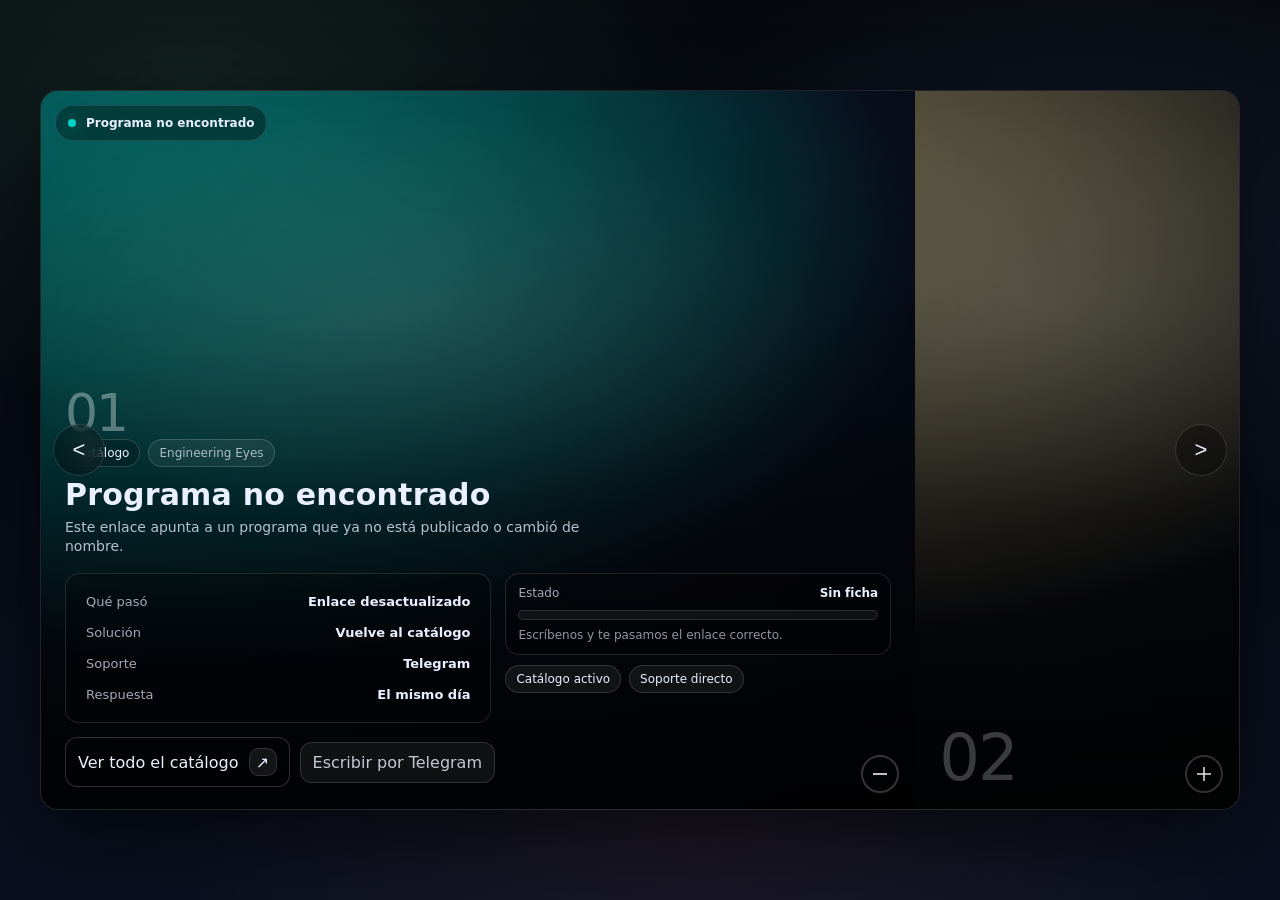
==== accordion.html @ 8a006d03 "Add files via upload" ====
<!DOCTYPE html>
<html lang="es">
<head>
<meta charset="UTF-8">
<meta name="viewport" content="width=device-width, initial-scale=1.0">
<title>Ficha de software — Engineering Eyes</title>
<meta name="description" content="Ficha técnica: versión, novedades, requisitos del sistema e instalación paso a paso.">
<meta name="robots" content="noindex, follow">
<style>
/* ═══════════════════════════════════════════════════════════════
   ESTILOS DEL NEONACCORDION — ORIGINAL, SIN MODIFICAR.
═══════════════════════════════════════════════════════════════ */
:root {
    --bg0: #05070c;
    --bg1: #0a1020;
    --card: rgba(255, 255, 255, 0.06);
    --card2: rgba(255, 255, 255, 0.1);
    --text: #eaf0ff;
    --muted: rgba(234, 240, 255, 0.72);
    --line: rgba(255, 255, 255, 0.12);
    --shadow: 0 30px 80px rgba(0, 0, 0, 0.55);
    --ease: cubic-bezier(0.2, 0.8, 0.2, 1);
    --dur: 720ms;
}
* { box-sizing: border-box; margin: 0; padding: 0; }
html, body { height: 100%; }
body {
    font-family: ui-sans-serif, system-ui, -apple-system, Segoe UI, Roboto, Helvetica, Arial;
    background: radial-gradient(1000px 600px at 15% 10%, rgba(124, 255, 178, 0.1), transparent 55%),
        radial-gradient(900px 520px at 85% 25%, rgba(122, 167, 255, 0.1), transparent 58%),
        radial-gradient(900px 600px at 55% 90%, rgba(255, 125, 125, 0.08), transparent 62%),
        linear-gradient(180deg, var(--bg0), var(--bg1));
    color: var(--text);
    display: flex;
    align-items: center;
    justify-content: center;
    overflow: hidden;
}
.wrap { width: min(1200px, 96vw); height: min(720px, 92vh); display: flex; flex-direction: column; }
.dot { width: 10px; height: 10px; border-radius: 50%; background: #7cffb2; box-shadow: 0 0 18px rgba(124, 255, 178, 0.55); }

.stage {
    position: relative; flex: 1; border-radius: 18px; overflow: hidden;
    box-shadow: var(--shadow); border: 1px solid rgba(255, 255, 255, 0.1); background: rgba(0, 0, 0, 0.18);
    height: 100%;
}
.status {
    position: absolute; z-index: 10; top: 14px; left: 14px;
    display: flex; align-items: center; gap: 10px; padding: 10px 12px; border-radius: 999px;
    background: rgba(0, 0, 0, 0.35); border: 1px solid rgba(255, 255, 255, 0.12); backdrop-filter: blur(10px);
}
.status-led { width: 8px; height: 8px; border-radius: 50%; background: #7cffb2; box-shadow: 0 0 18px rgba(124, 255, 178, 0.55); }
.status-text { font-size: 12px; color: var(--muted); }
.status-text b { color: var(--text); }

.accordion { height: 100%; display: flex; }
.panel {
    position: relative; flex: 1; cursor: pointer;
    transition: flex var(--dur) var(--ease), filter var(--dur) var(--ease);
    overflow: hidden; filter: saturate(0.75) grayscale(0.2) brightness(0.9); isolation: isolate;
}
.panel.active { flex: 2.7; filter: saturate(1.05) grayscale(0) brightness(1); }
.panel-bg {
    position: absolute; inset: 0; background-image: var(--bg); background-size: cover; background-position: center;
    transform: scale(1.05); transition: transform 900ms var(--ease);
}
.panel.active .panel-bg { transform: scale(1.12); }
.panel::before {
    content: ""; position: absolute; inset: 0;
    background: radial-gradient(800px 380px at 40% 30%, rgba(255, 255, 255, 0.12), transparent 55%),
        linear-gradient(180deg, rgba(0, 0, 0, 0.05), rgba(0, 0, 0, 0.84)); z-index: 1;
}
.panel::after {
    content: ""; position: absolute; inset: 0;
    background: linear-gradient(90deg, transparent, rgba(0, 0, 0, 0.55)); opacity: 0.25; z-index: 1;
}
.panel-content { position: absolute; left: 24px; right: 24px; bottom: 22px; z-index: 2; color: var(--text); }
.panel-kicker {
    display: flex; gap: 8px; align-items: center; margin-bottom: 10px;
    opacity: 0; transform: translateY(10px); transition: opacity 420ms var(--ease), transform 420ms var(--ease);
}
.panel.active .panel-kicker { opacity: 1; transform: translateY(0); transition-delay: 140ms; }
.pill { font-size: 12px; padding: 6px 10px; border-radius: 999px; border: 1px solid rgba(255, 255, 255, 0.16); background: rgba(0, 0, 0, 0.2); }
.pill.ghost { color: rgba(234, 240, 255, 0.7); background: rgba(255, 255, 255, 0.06); }
.panel-id {
    position: absolute; left: 0; bottom: -8px; font-size: 64px; font-weight: 300;
    color: rgba(255, 255, 255, 0.25); letter-spacing: -2px; transition: all var(--dur) var(--ease);
}
.panel.active .panel-id { bottom: auto; top: -56px; font-size: 52px; color: rgba(255, 255, 255, 0.35); }
.panel-title {
    font-size: 30px; letter-spacing: 0.2px; font-weight: 800; margin-bottom: 6px;
    opacity: 0; transform: translateY(18px); transition: opacity 520ms var(--ease), transform 520ms var(--ease);
}
.panel.active .panel-title { opacity: 1; transform: translateY(0); transition-delay: 220ms; }
.panel-subtitle {
    max-width: 520px; font-size: 14px; line-height: 1.4; color: rgba(234, 240, 255, 0.78); margin-bottom: 16px;
    opacity: 0; transform: translateY(18px); transition: opacity 520ms var(--ease), transform 520ms var(--ease);
}
.panel.active .panel-subtitle { opacity: 1; transform: translateY(0); transition-delay: 300ms; }
.grid {
    display: grid; grid-template-columns: 1.05fr 0.95fr; gap: 14px;
    opacity: 0; transform: translateY(18px); transition: opacity 520ms var(--ease), transform 520ms var(--ease);
}
.panel.active .grid { opacity: 1; transform: translateY(0); transition-delay: 380ms; }
.specs { border-radius: 14px; padding: 12px 12px; background: rgba(0, 0, 0, 0.22); border: 1px solid rgba(255, 255, 255, 0.12); }
.row { display: flex; justify-content: space-between; gap: 12px; padding: 8px 8px; border-radius: 10px; transition: background 220ms var(--ease); }
.row:hover { background: rgba(255, 255, 255, 0.06); }
.k { color: rgba(234, 240, 255, 0.7); font-size: 13px; }
.v { font-weight: 700; font-size: 13px; }
.meta { display: flex; flex-direction: column; gap: 10px; }
.meta-card { border-radius: 14px; padding: 12px 12px; background: rgba(0, 0, 0, 0.22); border: 1px solid rgba(255, 255, 255, 0.12); }
.meta-top { display: flex; align-items: center; justify-content: space-between; margin-bottom: 10px; }
.label { font-size: 12px; color: rgba(234, 240, 255, 0.7); }
.value { font-size: 12px; font-weight: 800; }
.bar { height: 10px; border-radius: 999px; overflow: hidden; border: 1px solid rgba(255, 255, 255, 0.12); background: rgba(255, 255, 255, 0.06); }
.bar-fill { display: block; height: 100%; width: 50%; background: linear-gradient(90deg, rgba(255, 255, 255, 0.1), rgba(255, 255, 255, 0.55)); }
.fine { margin-top: 8px; font-size: 12px; color: rgba(234, 240, 255, 0.62); }
.badges { display: flex; flex-wrap: wrap; gap: 8px; }
.badge {
    font-size: 12px; padding: 6px 10px; border-radius: 999px; border: 1px solid rgba(255, 255, 255, 0.14); background: rgba(255, 255, 255, 0.06);
    opacity: 0; transform: scale(0.92); transition: opacity 340ms var(--ease), transform 340ms var(--ease), border-color 340ms var(--ease);
}
.panel.active .badge { opacity: 1; transform: scale(1); }
.panel.active .badge:nth-child(1) { transition-delay: 520ms; }
.panel.active .badge:nth-child(2) { transition-delay: 580ms; }
.panel.active .badge:nth-child(3) { transition-delay: 640ms; }
.cta-row {
    display: flex; align-items: center; gap: 10px; margin-top: 14px;
    opacity: 0; transform: translateY(16px); transition: opacity 520ms var(--ease), transform 520ms var(--ease);
}
.panel.active .cta-row { opacity: 1; transform: translateY(0); transition-delay: 520ms; }
.cta {
    border: 1px solid rgba(255, 255, 255, 0.18); background: rgba(0, 0, 0, 0.22); color: var(--text);
    padding: 10px 12px; border-radius: 12px; cursor: pointer; display: flex; align-items: center; gap: 10px; text-decoration: none;
    transition: transform 180ms var(--ease), background 180ms var(--ease), border-color 180ms var(--ease);
}
.cta:hover { transform: translateY(-1px); background: rgba(255, 255, 255, 0.1); }
.cta:active { transform: translateY(0px) scale(0.985); }
.cta-ico { display: inline-flex; width: 28px; height: 28px; border-radius: 10px; align-items: center; justify-content: center; background: rgba(255, 255, 255, 0.08); border: 1px solid rgba(255, 255, 255, 0.12); }
.ghost-btn {
    border: 1px solid rgba(255, 255, 255, 0.14); background: rgba(255, 255, 255, 0.06); color: rgba(234, 240, 255, 0.82);
    padding: 10px 12px; border-radius: 12px; cursor: pointer; text-decoration: none; transition: transform 180ms var(--ease), background 180ms var(--ease);
}
.ghost-btn:hover { transform: translateY(-1px); background: rgba(255, 255, 255, 0.1); }
.ghost-btn:active { transform: translateY(0px) scale(0.985); }
.corner {
    position: absolute; right: 16px; bottom: 16px; width: 38px; height: 38px; border-radius: 999px;
    border: 2px solid rgba(255, 255, 255, 0.2); background: transparent; cursor: pointer; z-index: 3;
    transition: transform 200ms var(--ease), border-color 200ms var(--ease), background 200ms var(--ease);
}
.corner::before, .corner::after {
    content: ""; position: absolute; left: 50%; top: 50%; transform: translate(-50%, -50%);
    background: rgba(255, 255, 255, 0.75); transition: transform 200ms var(--ease), opacity 200ms var(--ease);
}
.corner::before { width: 14px; height: 2px; }
.corner::after { width: 2px; height: 14px; }
.panel.active .corner::after { opacity: 0; transform: translate(-50%, -50%) scale(0.6); }
.corner:hover { transform: translateY(-1px); background: rgba(255, 255, 255, 0.08); }
.corner:active { transform: translateY(0px) scale(0.98); }
.nav {
    position: absolute; top: 50%; transform: translateY(-50%); width: 52px; height: 52px; border-radius: 999px;
    border: 1px solid rgba(255, 255, 255, 0.14); background: rgba(0, 0, 0, 0.3); color: var(--text);
    font-size: 22px; cursor: pointer; display: flex; align-items: center; justify-content: center;
    backdrop-filter: blur(10px); z-index: 12; transition: background 180ms var(--ease), transform 180ms var(--ease);
}
.nav:hover { background: rgba(255, 255, 255, 0.12); }
.nav:active { transform: translateY(-50%) scale(0.98); }
.nav-prev { left: 12px; }
.nav-next { right: 12px; }

@media (max-width: 860px) {
    body { overflow: auto; }
    .wrap { height: auto; }
    .stage { height: 78vh; }
    .accordion { flex-direction: column; }
    .panel { min-height: 96px; }
    .panel.active { flex: 2.2; }
    .grid { grid-template-columns: 1fr; }
    .panel-id { font-size: 44px; }
    .panel.active .panel-id { top: -44px; }
    .nav { top: auto; bottom: 12px; transform: none; }
    .nav-prev { left: 12px; }
    .nav-next { right: 12px; }
}


/* ═══════════════════════════════════════════════════════════════
   MÓDULO DE COMPRA — AGREGADO. No toca los estilos originales.
═══════════════════════════════════════════════════════════════ */
.buy-price { font-size: 15px; }
.buy-proof { display: flex; align-items: center; gap: 7px; }
.buy-live {
    width: 7px; height: 7px; border-radius: 50%; flex: none;
    background: #7cffb2; box-shadow: 0 0 12px rgba(124, 255, 178, 0.7);
    animation: buyPulse 1.6s ease-in-out infinite;
}
@keyframes buyPulse { 0%, 100% { transform: scale(1); opacity: 1; } 50% { transform: scale(1.4); opacity: 0.6; } }
.bm-back {
    position: fixed; inset: 0; z-index: 10000; display: flex; align-items: center; justify-content: center;
    background: rgba(3, 6, 12, 0.62); backdrop-filter: blur(9px);
    opacity: 0; pointer-events: none; transition: opacity 260ms var(--ease); padding: 18px;
}
.bm-back.open { opacity: 1; pointer-events: auto; }
.bm-card {
    width: min(430px, 94vw); border-radius: 18px; padding: 18px;
    border: 1px solid rgba(255, 255, 255, 0.14);
    background: linear-gradient(180deg, rgba(255, 255, 255, 0.08), rgba(255, 255, 255, 0.03));
    box-shadow: 0 30px 80px rgba(0, 0, 0, 0.6); backdrop-filter: blur(14px);
    transform: translateY(14px) scale(0.98); transition: transform 280ms var(--ease);
}
.bm-back.open .bm-card { transform: none; }
.bm-title { font-size: 20px; font-weight: 800; margin: 10px 0 4px; }
.bm-sub { font-size: 13px; color: var(--muted); margin-bottom: 14px; }
.bm-prices { display: flex; gap: 10px; margin-bottom: 12px; }
.bm-price {
    flex: 1; cursor: pointer; border-radius: 14px; padding: 12px 10px; text-align: center;
    border: 1px solid rgba(255, 255, 255, 0.14); background: rgba(0, 0, 0, 0.25);
    transition: transform 180ms var(--ease), border-color 180ms var(--ease), box-shadow 180ms var(--ease);
}
.bm-price:hover { transform: translateY(-1px); }
.bm-price.sel { border-color: var(--bma, #7cffb2); box-shadow: 0 0 0 1px var(--bma, #7cffb2), 0 0 26px rgba(255, 255, 255, 0.08); }
.bm-price .cur { font-size: 11px; color: var(--muted); margin-bottom: 4px; }
.bm-price .amt { font-size: 20px; font-weight: 800; }
.bm-proof { display: flex; align-items: center; gap: 8px; font-size: 13px; color: rgba(234, 240, 255, 0.8); margin-bottom: 12px; }
.bm-note { font-size: 12px; color: rgba(234, 240, 255, 0.55); margin-bottom: 14px; }
.bm-actions { display: flex; gap: 10px; justify-content: flex-end; }
.bm-actions.col { flex-direction: column; justify-content: stretch; }
.bm-actions.col .cta, .bm-actions.col .ghost-btn { justify-content: center; text-align: center; }
</style>
</head>
<body>
<div class="wrap">

    <main class="stage" aria-label="Paneles de detalle del programa">
        <div class="status">
            <span class="status-led"></span>
            <span class="status-text"><b id="statusName"></b></span>
        </div>
        <section class="accordion" id="accordion"></section>
        <button class="nav nav-prev" type="button" aria-label="Panel anterior">&lt;</button>
        <button class="nav nav-next" type="button" aria-label="Panel siguiente">&gt;</button>
    </main>

</div>

<!-- FUENTE ÚNICA DE DATOS — debe cargarse antes del motor de fichas -->
<script src="data/catalogo.js"></script>

<script>
/* ═══════════════════════════════════════════════════════════════
   MOTOR DE FICHAS — no contiene datos.

   ⚠️ REGLA DE ORO:
   • data/catalogo.js = TODOS los programas. Ahí se edita todo.
   • DEFAULT_PANELS   = paneles de respaldo si llega una llave
     desconocida en ?sw=. No los edites para personalizar nada.
═══════════════════════════════════════════════════════════════ */

/* Respaldo: solo se ve si llega un ?sw= que no existe en el catálogo.
   Antes mostraba los 4 coches de la plantilla original. */
const DEFAULT_PANELS = [
  {
    accent: "#00d4c8", bg: imgFallback("#00d4c8"),
    id: "01", title: "Programa no encontrado", pill: "Catálogo", pillGhost: "Engineering Eyes",
    subtitle: "Este enlace apunta a un programa que ya no está publicado o cambió de nombre.",
    specs: [["Qué pasó","Enlace desactualizado"],["Solución","Vuelve al catálogo"],["Soporte","Telegram"],["Respuesta","El mismo día"]],
    metaLabel: "Estado", metaValue: "Sin ficha", bar: 0, fine: "Escríbenos y te pasamos el enlace correcto.",
    badges: ["Catálogo activo","Soporte directo"],
    ctaText: "Ver todo el catálogo", ctaUrl: "index.html#softwares",
    ghostText: "Escribir por Telegram", ghostUrl: "https://t.me/+xT9picqsAUI5MDAx"
  },
  {
    accent: "#f7d152", bg: imgFallback("#f7d152"),
    id: "02", title: "¿Buscabas otra cosa?", pill: "Ayuda", pillGhost: "Engineering Eyes",
    subtitle: "Software de geotecnia, estructuras, BIM, CAD, GIS y ofimática, con ficha, requisitos e instalación.",
    specs: [["Geotecnia","GEO5"],["Estructural","ETABS · SAP2000 · CYPE"],["BIM & CAD","Revit · AutoCAD · Civil 3D"],["GIS","ArcGIS · Global Mapper"]],
    metaLabel: "Categorías", metaValue: "6", bar: 100, fine: "El catálogo se actualiza cada semana.",
    badges: ["Fichas completas","Requisitos","Instalación guiada"],
    ctaText: "Ir al inicio", ctaUrl: "index.html",
    ghostText: "Soporte", ghostUrl: "https://t.me/+xT9picqsAUI5MDAx"
  }
];

/* ───────────────────────────────────────────────────────────────
   CONFIGURACIÓN DE COMPRA (global, vale para todos los programas).
   Cada panel con "buy" usará este correo y este Telegram,
   salvo que el panel traiga los suyos propios.
─────────────────────────────────────────────────────────────── */
const BUY_CONFIG = {
  email: "engineeringeyes68@gmail.com",
  telegram: "https://t.me/+xT9picqsAUI5MDAx"
};

/* ───────────────────────────────────────────────────────────────
   MOTOR DE FICHAS.

   Los datos de cada programa viven en  data/catalogo.js  (fuente
   única, compartida con el index). makeSW() toma un programa de ahí
   y construye sus 4 paneles:
     01 El programa (+ Comprar) · 02 Novedades · 03 Requisitos · 04 Tutorial

   ➕ AGREGAR UN PROGRAMA · 💰 CAMBIAR PRECIOS · 🆓 HACERLO GRATIS
      → todo se hace en data/catalogo.js. Este archivo no se toca.

   🖼️ IMÁGENES DE PANEL: por defecto usa la miniatura del programa
      (lista.img). Para darle 4 imágenes propias, añade al programa:
        imgs: ["url1","url2","url3","url4"]
      Si no hay ninguna, el panel cae en un degradado de su color.

   🎬 TUTORIAL: añade  video: "https://youtu.be/XXXX"  al programa
      para activar el botón "Ver tutorial". Sin video, el panel 04
      ofrece soporte por Telegram en su lugar (nunca un enlace roto).
─────────────────────────────────────────────────────────────── */

/* Degradado de respaldo cuando un programa aún no tiene capturas. */
function imgFallback(color) {
  const c = encodeURIComponent(color || '#00d4c8');
  return "data:image/svg+xml;charset=utf8," + encodeURIComponent(
    '<svg xmlns="http://www.w3.org/2000/svg" width="1600" height="900">' +
    '<defs><radialGradient id="g" cx="30%" cy="25%" r="85%">' +
    '<stop offset="0%" stop-color="' + decodeURIComponent(c) + '" stop-opacity="0.45"/>' +
    '<stop offset="60%" stop-color="#0a1020" stop-opacity="1"/>' +
    '<stop offset="100%" stop-color="#05070c"/></radialGradient></defs>' +
    '<rect width="1600" height="900" fill="url(#g)"/></svg>'
  );
}

function makeSW(c) {
  const img = i => (c.imgs && c.imgs[i]) || (c.lista && c.lista.img) || imgFallback(c.color);
  const req = c.requisitos || [
    ["Sistema", "Windows 10 / 11 · 64 bits"],
    ["RAM", "8 GB mín. · 16 GB recom."],
    ["Gráficos", "Dedicada recomendada"],
    ["Disco", "SSD recomendado"]
  ];
  return {
    brandTitle: c.nombre,
    panels: [
      { accent: c.color, bg: img(0),
        id: "01", title: c.nombre, pill: c.categoria, pillGhost: c.dev,
        subtitle: (c.gratis ? (c.descGratis || c.desc) : (c.descPago || c.desc)),
        specs: c.ficha,
        badges: (c.gratis ? (c.badgesGratis || (c.badges || []).concat("Descarga gratuita"))
                          : (c.badgesPago  || c.badges || [])),
        buy: { gratis: c.gratis === true, pen: c.pen, usd: c.usd, buyers: c.buyers,
               product: c.nombre, urlGratis: c.urlGratis },
        ctaText: c.gratis ? (c.textoGratis || "Descargar gratis") : "Comprar",
        ghostText: "Web oficial", ghostUrl: c.web },
      { accent: c.color, bg: img(1),
        id: "02", title: "Novedades", pill: "Actualización", pillGhost: c.version,
        subtitle: c.vIntro || "Lo más reciente de esta versión.", specs: c.novedades,
        metaLabel: "Versión actual", metaValue: c.version, bar: 100, fine: c.vNota || "",
        badges: c.nBadges || [],
        ctaText: "Más información", ctaUrl: c.webNovedades || c.web,
        ghostText: c.video ? "Video resumen" : "Consultar",
        ghostUrl:  c.video || BUY_CONFIG.telegram },
      { accent: c.color, bg: img(2),
        id: "03", title: "Requisitos del sistema", pill: "Compatibilidad", pillGhost: "PC",
        subtitle: "Lo que necesita tu equipo para trabajar con fluidez.", specs: req,
        metaLabel: "Compatibilidad", metaValue: c.so || "Win 10 / 11", bar: 100,
        fine: c.rNota || "Datos referenciales · verifica en la web oficial",
        badges: ["64-bit", "Multiprocesador"],
        ctaText: "Guía completa", ctaUrl: c.webReq || c.web,
        ghostText: "Consultar", ghostUrl: BUY_CONFIG.telegram },
      { accent: c.color, bg: img(3),
        id: "04", title: "Instalación paso a paso", pill: c.video ? "Video tutorial" : "Guía asistida",
        pillGhost: "Guía",
        subtitle: c.video
          ? "Video completo: descarga, instalación y primeros pasos en " + c.nombre + "."
          : "Te acompañamos por Telegram en la descarga, instalación y primeros pasos en " + c.nombre + ".",
        specs: c.video
          ? [["Formato","Video HD"],["Duración","≈ 15 min"],["Nivel","Principiante"],["Idioma","Español"]]
          : [["Formato","Asistencia 1 a 1"],["Canal","Telegram"],["Nivel","Principiante"],["Idioma","Español"]],
        metaLabel: "Dificultad", metaValue: "Fácil", bar: 25, fine: "No requiere experiencia previa",
        badges: ["Paso a paso", "Soporte incluido"],
        ctaText: c.video ? "Ver tutorial" : "Pedir ayuda",
        ctaUrl:  c.video || BUY_CONFIG.telegram,
        ghostText: "Soporte", ghostUrl: BUY_CONFIG.telegram }
    ]
  };
}

/* Catálogo: fuente única en data/catalogo.js (cargado justo antes de este script).
   Para agregar o editar un programa NO se toca este archivo. */
const CATALOGO = window.EE_CATALOGO || [];
if (!CATALOGO.length) {
  console.error('[EE] data/catalogo.js no se cargó: no habrá fichas de programa.');
}

/* Construye SW_DETAIL automáticamente desde el catálogo. */
const SW_DETAIL = {};
CATALOGO.forEach(c => { SW_DETAIL[c.llave] = makeSW(c); });

/* ═══════════════════════════════════════════════════════════════
   MOTOR — construye el panel EXACTAMENTE como el original
   y aplica la lógica original (NeonAccordion). No tocar.
═══════════════════════════════════════════════════════════════ */
(function(){
  const esc = s => String(s==null?'':s).replace(/&/g,'&amp;').replace(/</g,'&lt;').replace(/>/g,'&gt;').replace(/"/g,'&quot;');

  /* ── MÓDULO DE COMPRA: detección de moneda (estilo Hotmart, sin backend).
       Si el navegador está en Perú (zona horaria America/Lima o idioma es-PE)
       muestra SOLES primero; para el resto del mundo, USD primero. ── */
  const isPeru = (() => {
    try {
      const tz = (Intl.DateTimeFormat().resolvedOptions().timeZone || '');
      const langs = [navigator.language].concat(navigator.languages || []).join(' ').toUpperCase();
      return tz === 'America/Lima' || /[-_]PE\b/.test(langs);
    } catch (e) { return false; }
  })();
  const moneyPEN = v => 'S/ ' + v;
  const moneyUSD = v => '$ ' + v + ' USD';

  /* ── MULTIMONEDA (estilo Hotmart): convierte el precio USD a la moneda
       local del visitante con el tipo de cambio del día (API gratuita,
       sin clave). Perú ve soles exactos; EE. UU. ve USD; el resto ve
       "≈ su moneda" y paga en USD. Si la API falla, todo queda en USD. ── */
  const FX = { cur: null, rate: null };
  const REGION_CUR = {
    PE:'PEN', MX:'MXN', CO:'COP', AR:'ARS', CL:'CLP', BO:'BOB', PY:'PYG', UY:'UYU',
    BR:'BRL', VE:'VES', EC:'USD', PA:'USD', SV:'USD', GT:'GTQ', HN:'HNL', NI:'NIO',
    CR:'CRC', DO:'DOP', US:'USD', CA:'CAD', GB:'GBP', AU:'AUD', NZ:'NZD', JP:'JPY',
    KR:'KRW', CN:'CNY', IN:'INR', CH:'CHF', SE:'SEK', NO:'NOK', DK:'DKK', PL:'PLN',
    CZ:'CZK', RO:'RON', TR:'TRY', ZA:'ZAR',
    ES:'EUR', FR:'EUR', DE:'EUR', IT:'EUR', PT:'EUR', NL:'EUR', BE:'EUR', AT:'EUR',
    IE:'EUR', FI:'EUR', GR:'EUR'
  };
  const TZ_REGION = {
    'America/Lima':'PE','America/Bogota':'CO','America/Mexico_City':'MX','America/Santiago':'CL',
    'America/La_Paz':'BO','America/Asuncion':'PY','America/Montevideo':'UY','America/Sao_Paulo':'BR',
    'America/Caracas':'VE','America/Guayaquil':'EC','America/Panama':'PA','America/Guatemala':'GT',
    'America/Tegucigalpa':'HN','America/Managua':'NI','America/Costa_Rica':'CR',
    'America/Santo_Domingo':'DO','Europe/Madrid':'ES'
  };
  function userRegion() {
    try { const r = new Intl.Locale(navigator.language).region; if (r) return r.toUpperCase(); } catch (e) {}
    const m = String(navigator.language || '').match(/[-_]([A-Za-z]{2})$/);
    if (m) return m[1].toUpperCase();
    try { return TZ_REGION[Intl.DateTimeFormat().resolvedOptions().timeZone] || null; } catch (e) { return null; }
  }
  function niceRound(v) {
    if (v >= 100000) return Math.round(v / 1000) * 1000;
    if (v >= 1000) return Math.round(v / 10) * 10;
    if (v >= 100) return Math.round(v);
    return Math.round(v * 10) / 10;
  }
  function fmtLocal(usd) {
    const v = niceRound(usd * FX.rate);
    let out;
    try {
      out = new Intl.NumberFormat(navigator.language || 'es',
        { style: 'currency', currency: FX.cur, maximumFractionDigits: v >= 100 ? 0 : 2 }).format(v);
    } catch (e) { out = v + ' ' + FX.cur; }
    /* Si el símbolo local es solo "$" (MXN, COP, CLP...), añade el código
       para que no se confunda con dólares: "≈ $1,110 MXN". */
    if (FX.cur !== 'USD' && out.indexOf('$') !== -1 && out.indexOf(FX.cur) === -1) out += ' ' + FX.cur;
    return out;
  }
  function applyFx() {
    if (!FX.rate || !FX.cur) return;
    document.querySelectorAll('.buy-price[data-usd]').forEach(el => {
      el.textContent = '\u2248 ' + fmtLocal(Number(el.getAttribute('data-usd')) || 0);
    });
    document.querySelectorAll('[data-fxline]').forEach(el => {
      el.textContent = 'Pago: ' + moneyUSD(el.getAttribute('data-usd2')) + ' · comisión incluida';
    });
  }
  (function loadFx() {
    if (isPeru || typeof fetch !== 'function') return;     /* Perú usa soles manuales */
    const region = userRegion();
    const cur = region ? REGION_CUR[region] : null;
    if (!cur || cur === 'USD' || cur === 'PEN') return;    /* USD o sin datos: no convertir */
    fetch('https://open.er-api.com/v6/latest/USD')
      .then(r => r.json())
      .then(d => {
        const rate = d && d.rates && d.rates[cur];
        if (!rate) return;
        FX.cur = cur; FX.rate = rate;
        applyFx();
      })
      .catch(() => {});                                    /* Falla → se queda en USD */
  })();

  /* Tarjeta derecha (meta): si el panel tiene "buy" se vuelve PRECIO;
     si no, se construye EXACTAMENTE como el original. */
  const buildMeta = p => {
    if (p.buy) {
      const b = p.buy;
      const proof = b.buyers
        ? `<div class="fine buy-proof"><span class="buy-live" aria-hidden="true"></span><b data-countup="${Number(b.buyers)||0}">0</b>&nbsp;personas ya lo adquirieron</div>`
        : '';
      /* Programa GRATUITO: muestra "GRATIS" sin montos ni conversión. */
      if (b.gratis) {
        return `<div class="meta-top">
                  <span class="label">Precio</span>
                  <span class="value buy-price">GRATIS</span>
                </div>
                <div class="fine">Descarga sin costo</div>
                ${proof}`;
      }
      const prim = isPeru ? moneyPEN(b.pen) : moneyUSD(b.usd);
      const sec  = isPeru ? moneyUSD(b.usd) + ' · comisión incluida' : moneyPEN(b.pen);
      return `<div class="meta-top">
                  <span class="label">Precio</span>
                  <span class="value buy-price" data-usd="${Number(b.usd)||0}">${esc(prim)}</span>
                </div>
                <div class="fine" data-fxline data-usd2="${Number(b.usd)||0}">También: ${esc(sec)}</div>
                ${proof}`;
    }
    return `<div class="meta-top">
                  <span class="label">${esc(p.metaLabel)}</span>
                  <span class="value">${esc(p.metaValue)}</span>
                </div>
                <div class="bar"><span class="bar-fill" style="width: ${Number(p.bar)||0}%"></span></div>
                <div class="fine">${esc(p.fine)}</div>`;
  };

  /* Contador animado (0 → cifra) con frenado suave. */
  const counted = new WeakSet();
  function countUp(el) {
    if (counted.has(el)) return;
    counted.add(el);
    const target = Number(el.getAttribute('data-countup')) || 0;
    const t0 = performance.now(), dur = 950;
    const tick = now => {
      const k = Math.min(1, (now - t0) / dur);
      const e2 = 1 - Math.pow(1 - k, 3);
      el.textContent = Math.round(target * e2);
      if (k < 1) requestAnimationFrame(tick);
    };
    requestAnimationFrame(tick);
  }

  /* Búsqueda tolerante de la llave: ignora mayúsculas, espacios,
     puntos y guiones (ej. "Cypecad 2026", "CYPECAD-2026" o
     "cypecad-2026.c" encuentran la entrada "cypecad-2026"). */
  const params = new URLSearchParams(location.search);
  const rawKey = params.get('sw');
  const norm = s => String(s == null ? '' : s).toLowerCase().replace(/[^a-z0-9]/g, '');
  let conf = null;
  if (rawKey) {
    const nk = norm(rawKey);
    for (const k in SW_DETAIL) {
      const nm = norm(k);
      if (nm === nk || (nm.length >= 4 && (nk.startsWith(nm) || nm.startsWith(nk)))) { conf = SW_DETAIL[k]; break; }
    }
  }
  const panelsData = (conf && conf.panels) ? conf.panels : DEFAULT_PANELS;

  const accEl = document.getElementById('accordion');
  accEl.innerHTML = panelsData.map((p, i) => {
    const specs = (p.specs||[]).map(r =>
      `<div class="row"><span class="k">${esc(r[0])}</span><span class="v">${esc(r[1])}</span></div>`).join('');
    const badges = (p.badges||[]).map(b => `<span class="badge">${esc(b)}</span>`).join('');
    const cta = (p.buy && p.buy.gratis)
      ? `<a class="cta" href="${esc(p.buy.urlGratis || BUY_CONFIG.telegram)}" target="_blank" rel="noopener noreferrer">${esc(p.ctaText||'Descargar gratis')}<span class="cta-ico" aria-hidden="true">\u2197</span></a>`
      : p.buy
      ? `<a class="cta" href="#comprar" data-buy="${i}">${esc(p.ctaText||'Comprar')}<span class="cta-ico" aria-hidden="true">\u2197</span></a>`
      : p.ctaUrl
      ? `<a class="cta" href="${esc(p.ctaUrl)}" target="_blank" rel="noopener noreferrer">${esc(p.ctaText||'')}<span class="cta-ico" aria-hidden="true">\u2197</span></a>`
      : `<button class="cta" type="button">${esc(p.ctaText||'')}<span class="cta-ico" aria-hidden="true">\u2197</span></button>`;
    const ghost = p.ghostUrl
      ? `<a class="ghost-btn" href="${esc(p.ghostUrl)}" target="_blank" rel="noopener noreferrer">${esc(p.ghostText||'')}</a>`
      : `<button class="ghost-btn" type="button">${esc(p.ghostText||'')}</button>`;
    return `
      <article class="panel${i===0?' active':''}" data-title="${esc(p.title)}" data-accent="${esc(p.accent)}" style="--bg: url('${esc(p.bg)}');">
        <div class="panel-bg" aria-hidden="true"></div>
        <div class="panel-content">
          <div class="panel-kicker">
            <span class="pill">${esc(p.pill)}</span>
            <span class="pill ghost">${esc(p.pillGhost)}</span>
          </div>
          <div class="panel-id">${esc(p.id)}</div>
          <h2 class="panel-title">${esc(p.title)}</h2>
          <p class="panel-subtitle">${esc(p.subtitle)}</p>
          <div class="grid">
            <div class="specs">${specs}</div>
            <div class="meta">
              <div class="meta-card">${buildMeta(p)}</div>
              <div class="badges">${badges}</div>
            </div>
          </div>
          <div class="cta-row">${cta}${ghost}</div>
        </div>
        <button class="corner" type="button" aria-label="Open details"></button>
      </article>`;
  }).join('');

  /* ── MÓDULO DE COMPRA: modal Comprar → Confirmar → Contactar ── */
  function openBuy(p) {
    const b = p.buy; if (!b || b.gratis) return;
    const accent  = p.accent || '#7cffb2';
    const product = b.product || p.title || 'Software';
    const email   = b.email || BUY_CONFIG.email;
    const tg      = (b.telegram !== undefined) ? b.telegram : BUY_CONFIG.telegram;
    let chosen    = isPeru ? 'PEN' : 'USD';

    let back = document.querySelector('.bm-back');
    if (!back) {
      back = document.createElement('div');
      back.className = 'bm-back';
      document.body.appendChild(back);
      back.addEventListener('click', e => { if (e.target === back) back.classList.remove('open'); });
      document.addEventListener('keydown', e => { if (e.key === 'Escape') back.classList.remove('open'); });
    }

    back.innerHTML = `
      <div class="bm-card" style="--bma:${esc(accent)}">
        <div class="bm-step" data-step="1">
          <span class="pill" style="border-color:${esc(accent)}">Compra directa</span>
          <h3 class="bm-title">${esc(product)}</h3>
          <p class="bm-sub">Elige tu moneda y confirma para coordinar el pago.</p>
          <div class="bm-prices">
            <div class="bm-price${chosen==='PEN'?' sel':''}" data-cur="PEN">
              <div class="cur">Soles (Perú)</div><div class="amt">${esc(moneyPEN(b.pen))}</div>
            </div>
            <div class="bm-price${chosen==='USD'?' sel':''}" data-cur="USD">
              <div class="cur">Dólares</div><div class="amt">${esc(moneyUSD(b.usd))}</div><div class="cur" data-fxeq style="display:none;margin-top:4px"></div>
            </div>
          </div>
          ${b.buyers ? `<div class="bm-proof"><span class="buy-live" aria-hidden="true"></span><b data-countup="${Number(b.buyers)||0}">0</b>&nbsp;personas ya lo adquirieron</div>` : ''}
          <div class="bm-note">El precio en USD ya incluye la comisión de pago.</div>
          <div class="bm-actions">
            <button class="ghost-btn" type="button" data-bm="close">Cancelar</button>
            <button class="cta" type="button" data-bm="confirm">Confirmar</button>
          </div>
        </div>
        <div class="bm-step" data-step="2" hidden>
          <span class="pill" style="border-color:${esc(accent)}">Último paso</span>
          <h3 class="bm-title">¡Listo! Coordina tu compra</h3>
          <p class="bm-sub">Escríbenos y te respondemos con el método de pago y la entrega.</p>
          <div class="bm-actions col">
            <a class="cta" data-bm="mail" href="#">\u2709&nbsp;Contactar por correo</a>
            ${tg ? `<a class="ghost-btn" target="_blank" rel="noopener noreferrer" href="${esc(tg)}">Telegram</a>` : ''}
            <button class="ghost-btn" type="button" data-bm="back">Volver</button>
          </div>
        </div>
      </div>`;

    const step1 = back.querySelector('[data-step="1"]');
    const step2 = back.querySelector('[data-step="2"]');
    back.querySelectorAll('.bm-price').forEach(el => {
      el.addEventListener('click', () => {
        chosen = el.getAttribute('data-cur');
        back.querySelectorAll('.bm-price').forEach(x => x.classList.toggle('sel', x === el));
      });
    });
    back.querySelector('[data-bm="close"]').addEventListener('click', () => back.classList.remove('open'));
    back.querySelector('[data-bm="back"]').addEventListener('click', () => { step2.hidden = true; step1.hidden = false; });
    back.querySelector('[data-bm="confirm"]').addEventListener('click', () => {
      const precio = chosen === 'PEN' ? moneyPEN(b.pen) + ' (soles)' : moneyUSD(b.usd) + ' (comisión incluida)';
      const asunto = 'Compra: ' + product;
      const cuerpo = 'Hola Engineering Eyes,\n\nQuiero comprar: ' + product +
                     '\nPrecio elegido: ' + precio +
                     '\n\nMi nombre:\nMétodo de pago preferido:\n';
      back.querySelector('[data-bm="mail"]').setAttribute('href',
        'mailto:' + email + '?subject=' + encodeURIComponent(asunto) + '&body=' + encodeURIComponent(cuerpo));
      step1.hidden = true; step2.hidden = false;
    });

    back.classList.add('open');
    if (FX.rate && FX.cur) {
      const eq = back.querySelector('[data-fxeq]');
      if (eq) { eq.textContent = '\u2248 ' + fmtLocal(Number(b.usd) || 0); eq.style.display = 'block'; }
    }
    const proof = back.querySelector('.bm-proof [data-countup]');
    if (proof) countUp(proof);
  }

  /* Abrir el modal al pulsar un botón Comprar (delegado). */
  document.addEventListener('click', e => {
    const a = e.target.closest('[data-buy]');
    if (!a) return;
    e.preventDefault();
    const p = panelsData[Number(a.getAttribute('data-buy'))];
    if (p && p.buy) openBuy(p);
  });

  /* Animar el contador del panel cuando su tarjeta esté activa. */
  const runCounts = () => document.querySelectorAll('.panel.active [data-countup]').forEach(countUp);
  new MutationObserver(runCounts).observe(accEl, { subtree: true, attributes: true, attributeFilter: ['class'] });
  runCounts();

  /* ── Lógica ORIGINAL del NeonAccordion (idéntica) ── */
  class NeonAccordion {
    constructor(root) {
      this.root = root;
      this.panels = [...root.querySelectorAll(".panel")];
      this.prev = document.querySelector(".nav-prev");
      this.next = document.querySelector(".nav-next");
      this.statusName = document.getElementById("statusName");
      this.ambientOn = false;
      this.index = Math.max(0, this.panels.findIndex(p => p.classList.contains("active")));
      this.bind();
      this.apply(this.index, false);
    }
    bind() {
      this.panels.forEach(p => {
        p.addEventListener("click", () => { const li = this.panels.indexOf(p); if (li !== -1) this.apply(li, true); });
        p.addEventListener("mousemove", e => {
          if (!p.classList.contains("active")) return;
          const bg = p.querySelector(".panel-bg"); if (!bg) return;
          const r = p.getBoundingClientRect();
          const x = (e.clientX - r.left) / r.width - 0.5;
          const y = (e.clientY - r.top) / r.height - 0.5;
          bg.style.transform = `scale(1.14) translate(${x * 10}px, ${y * 8}px)`;
        });
        p.addEventListener("mouseleave", () => { const bg = p.querySelector(".panel-bg"); if (bg) bg.style.transform = ""; });
      });
      this.prev.addEventListener("click", e => { e.stopPropagation(); this.go(-1); });
      this.next.addEventListener("click", e => { e.stopPropagation(); this.go(1); });
      document.addEventListener("keydown", e => {
        if (e.key === "ArrowLeft") this.go(-1);
        if (e.key === "ArrowRight") this.go(1);

      });

      this.root.addEventListener("click", e => {
        const btn = e.target.closest(".cta, .ghost-btn, .corner");
        if (!btn) return;
        if (btn.tagName === 'A') return;
        e.stopPropagation();
        this.toast(`${this.panels[this.index]?.dataset.title || "Panel"}: acción registrada`);
      });
    }
    refreshPanels() { this.panels = [...this.root.querySelectorAll(".panel")]; }
    resetActive() {
      this.panels.forEach(p => { p.classList.remove("active"); const bg = p.querySelector(".panel-bg"); if (bg) bg.style.transform = ""; });
      this.index = 0;
      if (this.panels[0]) this.panels[0].classList.add("active");
    }
    apply(i, focusLed = true) {
      if (!this.panels.length) return;
      this.panels.forEach(p => p.classList.remove("active"));
      const panel = this.panels[i] || this.panels[0];
      panel.classList.add("active");
      this.index = this.panels.indexOf(panel);
      const title = panel.dataset.title || `Item ${String(this.index + 1).padStart(2, "0")}`;
      const accent = panel.dataset.accent || "#7CFFB2";
      this.statusName.textContent = title;
      const led = document.querySelector(".status-led");
      if (led) {
        led.style.background = accent;
        led.style.boxShadow = `0 0 18px ${this.hexToRgba(accent, 0.55)}`;
        if (focusLed) led.animate([{transform:"scale(1)"},{transform:"scale(1.25)"},{transform:"scale(1)"}], {duration:420,easing:"ease-out"});
      }
      const dot = document.querySelector(".dot");
      if (dot) { dot.style.background = accent; dot.style.boxShadow = `0 0 18px ${this.hexToRgba(accent, 0.55)}`; }
      this.panels.forEach((p, idx) => p.setAttribute("aria-selected", idx === this.index ? "true" : "false"));
    }
    go(delta) {
      if (!this.panels.length) return;
      const next = (this.index + delta + this.panels.length) % this.panels.length;
      this.apply(next, true);
    }



    toast(text) {
      let t = document.querySelector(".toast");
      if (!t) {
        t = document.createElement("div"); t.className = "toast"; document.body.appendChild(t);
        const s = document.createElement("style");
        s.textContent = `.toast{position:fixed;left:50%;bottom:18px;transform:translateX(-50%);padding:10px 12px;border-radius:12px;border:1px solid rgba(255,255,255,.14);background:rgba(0,0,0,.55);color:rgba(234,240,255,.92);font:12px ui-sans-serif,system-ui;backdrop-filter:blur(10px);box-shadow:0 18px 60px rgba(0,0,0,.45);opacity:0;pointer-events:none;z-index:9999;}`;
        document.head.appendChild(s);
      }
      t.textContent = text;
      t.animate([
        {opacity:0,transform:"translateX(-50%) translateY(8px)"},
        {opacity:1,transform:"translateX(-50%) translateY(0px)"},
        {opacity:1,transform:"translateX(-50%) translateY(0px)"},
        {opacity:0,transform:"translateX(-50%) translateY(8px)"}
      ], {duration:1800,easing:"cubic-bezier(.2,.8,.2,1)"});
    }
    hexToRgba(hex, a = 1) {
      const h = hex.replace("#","").trim();
      const full = h.length === 3 ? h.split("").map(c => c+c).join("") : h;
      const n = parseInt(full, 16);
      return `rgba(${(n>>16)&255},${(n>>8)&255},${n&255},${a})`;
    }
  }
  new NeonAccordion(accEl);
})();
</script>
</body>
</html>
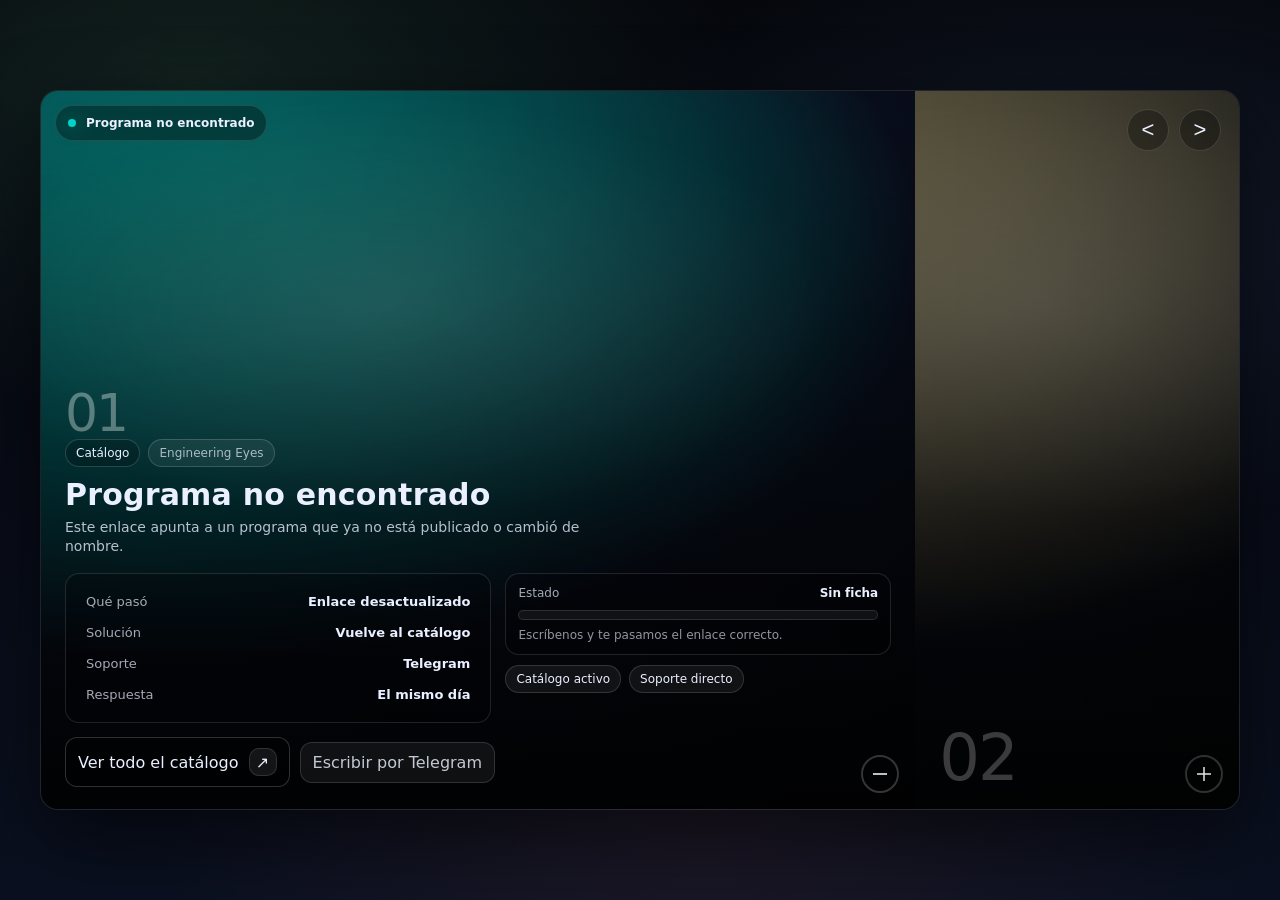
==== commit 6ed82b4a: "Update accordion.html" ====
--- a/accordion.html
+++ b/accordion.html
@@ -157,30 +157,53 @@
 .panel.active .corner::after { opacity: 0; transform: translate(-50%, -50%) scale(0.6); }
 .corner:hover { transform: translateY(-1px); background: rgba(255, 255, 255, 0.08); }
 .corner:active { transform: translateY(0px) scale(0.98); }
+/* Las flechas estaban en left:12px, justo encima del título del panel
+   abierto. Agrupadas arriba a la derecha ya no tapan nada. */
 .nav {
-    position: absolute; top: 50%; transform: translateY(-50%); width: 52px; height: 52px; border-radius: 999px;
+    position: absolute; top: 18px; transform: none; width: 42px; height: 42px; border-radius: 999px;
     border: 1px solid rgba(255, 255, 255, 0.14); background: rgba(0, 0, 0, 0.3); color: var(--text);
     font-size: 22px; cursor: pointer; display: flex; align-items: center; justify-content: center;
     backdrop-filter: blur(10px); z-index: 12; transition: background 180ms var(--ease), transform 180ms var(--ease);
 }
 .nav:hover { background: rgba(255, 255, 255, 0.12); }
-.nav:active { transform: translateY(-50%) scale(0.98); }
-.nav-prev { left: 12px; }
-.nav-next { right: 12px; }
+.nav:active { transform: scale(0.94); }
+.nav-prev { right: 70px; }
+.nav-next { right: 18px; }
 
 @media (max-width: 860px) {
+    /* El acordeón deja de tener altura fija: los paneles cerrados son
+       barras cortas y el abierto crece hasta donde pida su contenido.
+       Antes .stage llevaba `flex: 1` y eso anulaba su `height`, así que
+       los 4 paneles se quedaban en 96px y el contenido (560px) no cabía. */
     body { overflow: auto; }
-    .wrap { height: auto; }
-    .stage { height: 78vh; }
-    .accordion { flex-direction: column; }
-    .panel { min-height: 96px; }
-    .panel.active { flex: 2.2; }
+    .wrap  { height: auto; width: min(1200px, 100vw); padding: 10px 8px 20px; }
+    .stage { flex: none; height: auto; border-radius: 14px; }
+    .accordion { flex-direction: column; height: auto; }
+
+    .panel { flex: none; min-height: 86px; }
+    .panel.active { flex: none; min-height: 0; }
+
+    /* Solo el panel abierto pasa a flujo normal: así estira el panel.
+       Los cerrados siguen absolutos y se mantienen como barras. */
+    .panel.active .panel-content {
+        position: relative; left: auto; right: auto; bottom: auto;
+        padding: 54px 16px 18px;
+    }
+    .panel.active .panel-id { top: 12px; bottom: auto; left: 16px; font-size: 40px; }
+    .panel:not(.active) .panel-id { font-size: 40px; }
+
     .grid { grid-template-columns: 1fr; }
-    .panel-id { font-size: 44px; }
-    .panel.active .panel-id { top: -44px; }
-    .nav { top: auto; bottom: 12px; transform: none; }
-    .nav-prev { left: 12px; }
-    .nav-next { right: 12px; }
+    .panel-title { font-size: 24px; }
+    .cta-row { flex-wrap: wrap; }
+    .cta-row .cta, .cta-row .ghost-btn { flex: 1 1 auto; justify-content: center; }
+
+    /* El botón redondo de esquina se montaba sobre "Web oficial":
+       en el panel abierto sube a la esquina superior derecha. */
+    .panel.active .corner { top: 14px; bottom: auto; right: 14px; }
+
+    /* Las flechas estorban cuando los paneles ya se tocan directamente */
+    .nav { display: none; }
+    .status { position: sticky; top: 8px; margin: 8px 0 0 8px; display: inline-flex; }
 }
 
 
@@ -189,6 +212,11 @@
 ═══════════════════════════════════════════════════════════════ */
 .buy-price { font-size: 15px; }
 .buy-proof { display: flex; align-items: center; gap: 7px; }
+.buy-rating { display: flex; align-items: center; gap: 3px; margin-top: 2px; }
+.buy-rating .star { color: rgba(255,255,255,.22); font-size: 14px; line-height: 1; }
+.buy-rating .star.on { color: #f7c948; }
+.buy-rating .nota { color: #fff; font-size: 12px; font-weight: 700; margin-left: 5px; }
+.buy-rating .cuenta { opacity: .55; font-size: 11px; margin-left: 2px; }
 .buy-live {
     width: 7px; height: 7px; border-radius: 50%; flex: none;
     background: #7cffb2; box-shadow: 0 0 12px rgba(124, 255, 178, 0.7);
@@ -312,6 +340,14 @@
       ofrece soporte por Telegram en su lugar (nunca un enlace roto).
 ─────────────────────────────────────────────────────────────── */
 
+/* Precio en dólares. La fórmula vive en data/catalogo.js (window.EE_USD)
+   para que sea una sola en todo el proyecto. Si ese archivo no cargó,
+   se usa el `usd` escrito a mano y, en su defecto, 0. */
+function usdDe(c) {
+  if (typeof window.EE_USD === 'function') return window.EE_USD(c.pen, c.usd);
+  return (c.usd !== undefined && c.usd !== null && !isNaN(c.usd)) ? Number(c.usd) : 0;
+}
+
 /* Degradado de respaldo cuando un programa aún no tiene capturas. */
 function imgFallback(color) {
   const c = encodeURIComponent(color || '#00d4c8');
@@ -342,7 +378,8 @@
         specs: c.ficha,
         badges: (c.gratis ? (c.badgesGratis || (c.badges || []).concat("Descarga gratuita"))
                           : (c.badgesPago  || c.badges || [])),
-        buy: { gratis: c.gratis === true, pen: c.pen, usd: c.usd, buyers: c.buyers,
+        buy: { gratis: c.gratis === true, pen: c.pen, usd: usdDe(c), buyers: c.buyers,
+               rating: c.rating, resenas: c.resenas,
                product: c.nombre, urlGratis: c.urlGratis },
         ctaText: c.gratis ? (c.textoGratis || "Descargar gratis") : "Comprar",
         ghostText: "Web oficial", ghostUrl: c.web },
@@ -486,8 +523,21 @@
   const buildMeta = p => {
     if (p.buy) {
       const b = p.buy;
-      const proof = b.buyers
-        ? `<div class="fine buy-proof"><span class="buy-live" aria-hidden="true"></span><b data-countup="${Number(b.buyers)||0}">0</b>&nbsp;personas ya lo adquirieron</div>`
+      /* Puntuación por estrellas. Sale de `rating` y `resenas` del
+         programa (data/catalogo.js). Sin `rating` no se muestra nada,
+         para no inventar valoraciones donde no las hay. */
+      const proof = b.rating
+        ? (() => {
+            const n = Math.max(0, Math.min(5, Number(b.rating) || 0));
+            const llenas = Math.round(n);
+            let sv = '';
+            for (let i = 1; i <= 5; i++) sv += `<span class="star${i <= llenas ? ' on' : ''}">\u2605</span>`;
+            const cuenta = Number(b.resenas) || 0;
+            return `<div class="fine buy-rating" aria-label="Valoración ${n} de 5">${sv}` +
+                   `<span class="nota">${n.toFixed(1)}</span>` +
+                   (cuenta ? `<span class="cuenta">(${cuenta} valoraciones)</span>` : '') +
+                   `</div>`;
+          })()
         : '';
       /* Programa GRATUITO: muestra "GRATIS" sin montos ni conversión. */
       if (b.gratis) {
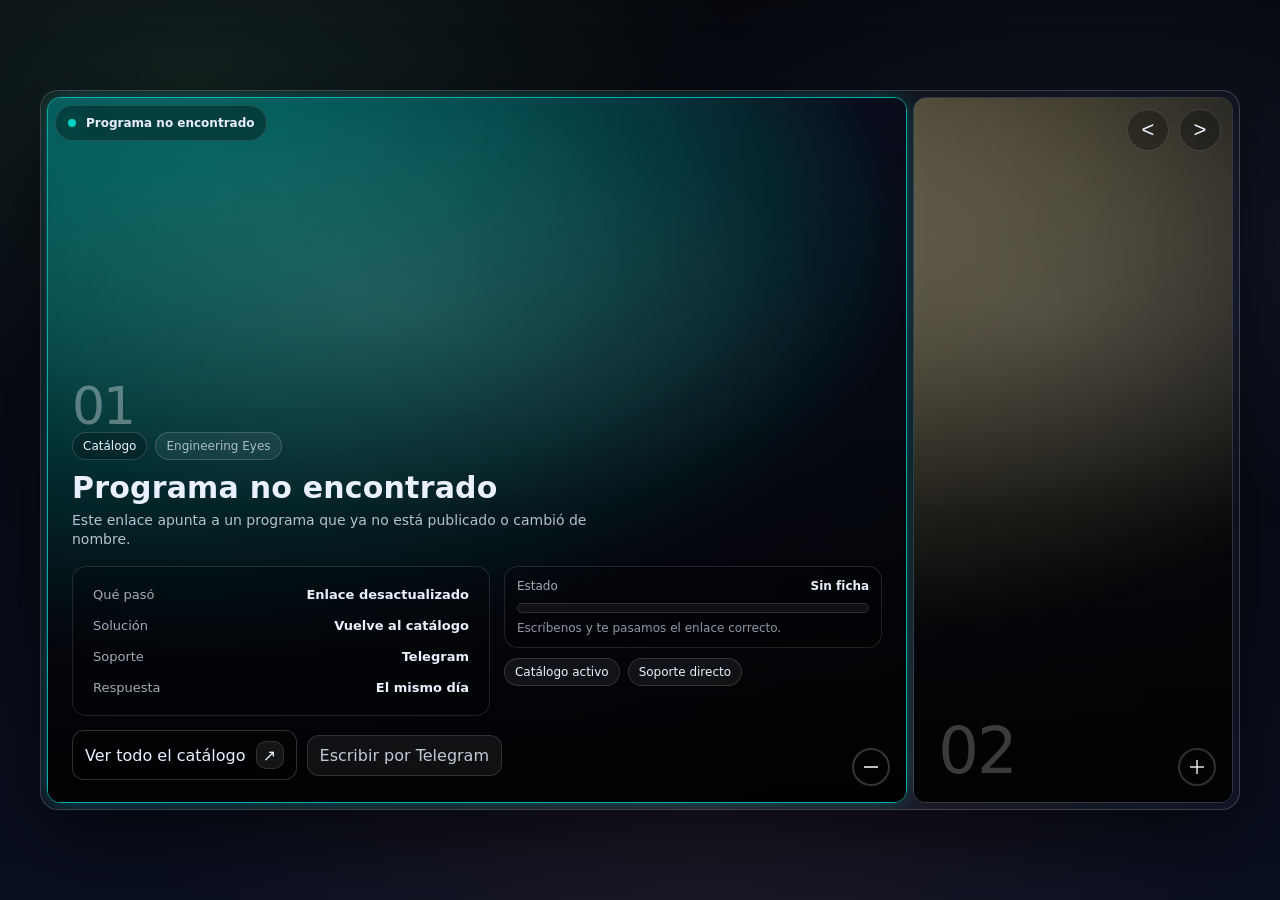
==== commit 762040bf: "Update accordion.html" ====
--- a/accordion.html
+++ b/accordion.html
@@ -254,6 +254,14 @@
 .bm-actions { display: flex; gap: 10px; justify-content: flex-end; }
 .bm-actions.col { flex-direction: column; justify-content: stretch; }
 .bm-actions.col .cta, .bm-actions.col .ghost-btn { justify-content: center; text-align: center; }
+
+/* ═══ BORDES: cada panel es una tarjeta; el abierto se ilumina con el color del programa (--acc) ═══ */
+.stage { border: 1.5px solid rgba(255,255,255,.18); background: rgba(255,255,255,.025); }
+.accordion { gap: 6px; padding: 6px; }
+.buy-rating .cuenta { white-space: nowrap; }
+.panel { border-radius: 13px; border: 1px solid rgba(255,255,255,.16); transition: flex var(--dur) var(--ease), filter var(--dur) var(--ease), border-color .25s, box-shadow .25s; }
+.panel:not(.active):hover { border-color: rgba(255,255,255,.36); }
+.panel.active { border: 1.5px solid color-mix(in srgb, var(--acc) 80%, transparent); box-shadow: 0 0 22px -6px color-mix(in srgb, var(--acc) 55%, transparent); }
 </style>
 </head>
 <body>
@@ -382,7 +390,7 @@
                rating: c.rating, resenas: c.resenas,
                product: c.nombre, urlGratis: c.urlGratis },
         ctaText: c.gratis ? (c.textoGratis || "Descargar gratis") : "Comprar",
-        ghostText: "Web oficial", ghostUrl: c.web },
+        ghostText: "Unirse", ghostUrl: BUY_CONFIG.telegram },   /* grupo de Telegram (BUY_CONFIG.telegram) */
       { accent: c.color, bg: img(1),
         id: "02", title: "Novedades", pill: "Actualización", pillGhost: c.version,
         subtitle: c.vIntro || "Lo más reciente de esta versión.", specs: c.novedades,
@@ -518,27 +526,26 @@
       .catch(() => {});                                    /* Falla → se queda en USD */
   })();
 
+  /* Estrellas de valoración. Devuelve '' si el programa no tiene `rating`,
+     para no inventar puntuaciones donde no las hay. */
+  function estrellasHTML(rating, resenas, clase) {
+    if (!rating) return '';
+    const n = Math.max(0, Math.min(5, Number(rating) || 0));
+    const llenas = Math.round(n);
+    let sv = '';
+    for (let i = 1; i <= 5; i++) sv += `<span class="star${i <= llenas ? ' on' : ''}">\u2605</span>`;
+    const c = Number(resenas) || 0;
+    return `<div class="${clase || 'fine buy-rating'}" aria-label="Valoración ${n} de 5">${sv}` +
+           `<span class="nota">${n.toFixed(1)}</span>` +
+           (c ? `<span class="cuenta">(${c} valoraciones)</span>` : '') + `</div>`;
+  }
+
   /* Tarjeta derecha (meta): si el panel tiene "buy" se vuelve PRECIO;
      si no, se construye EXACTAMENTE como el original. */
   const buildMeta = p => {
     if (p.buy) {
       const b = p.buy;
-      /* Puntuación por estrellas. Sale de `rating` y `resenas` del
-         programa (data/catalogo.js). Sin `rating` no se muestra nada,
-         para no inventar valoraciones donde no las hay. */
-      const proof = b.rating
-        ? (() => {
-            const n = Math.max(0, Math.min(5, Number(b.rating) || 0));
-            const llenas = Math.round(n);
-            let sv = '';
-            for (let i = 1; i <= 5; i++) sv += `<span class="star${i <= llenas ? ' on' : ''}">\u2605</span>`;
-            const cuenta = Number(b.resenas) || 0;
-            return `<div class="fine buy-rating" aria-label="Valoración ${n} de 5">${sv}` +
-                   `<span class="nota">${n.toFixed(1)}</span>` +
-                   (cuenta ? `<span class="cuenta">(${cuenta} valoraciones)</span>` : '') +
-                   `</div>`;
-          })()
-        : '';
+      const proof = estrellasHTML(b.rating, b.resenas);
       /* Programa GRATUITO: muestra "GRATIS" sin montos ni conversión. */
       if (b.gratis) {
         return `<div class="meta-top">
@@ -590,7 +597,10 @@
   let conf = null;
   if (rawKey) {
     const nk = norm(rawKey);
-    for (const k in SW_DETAIL) {
+    /* 1º coincidencia EXACTA: así "midas-gen" no cae en "midas-gen-nx"
+       (que empieza igual). Solo si no hay exacta se usa la tolerante. */
+    for (const k in SW_DETAIL) { if (norm(k) === nk) { conf = SW_DETAIL[k]; break; } }
+    if (!conf) for (const k in SW_DETAIL) {
       const nm = norm(k);
       if (nm === nk || (nm.length >= 4 && (nk.startsWith(nm) || nm.startsWith(nk)))) { conf = SW_DETAIL[k]; break; }
     }
@@ -613,7 +623,7 @@
       ? `<a class="ghost-btn" href="${esc(p.ghostUrl)}" target="_blank" rel="noopener noreferrer">${esc(p.ghostText||'')}</a>`
       : `<button class="ghost-btn" type="button">${esc(p.ghostText||'')}</button>`;
     return `
-      <article class="panel${i===0?' active':''}" data-title="${esc(p.title)}" data-accent="${esc(p.accent)}" style="--bg: url('${esc(p.bg)}');">
+      <article class="panel${i===0?' active':''}" data-title="${esc(p.title)}" data-accent="${esc(p.accent)}" style="--bg: url('${esc(p.bg)}'); --acc: ${esc(p.accent)};">
         <div class="panel-bg" aria-hidden="true"></div>
         <div class="panel-content">
           <div class="panel-kicker">
@@ -668,7 +678,7 @@
               <div class="cur">Dólares</div><div class="amt">${esc(moneyUSD(b.usd))}</div><div class="cur" data-fxeq style="display:none;margin-top:4px"></div>
             </div>
           </div>
-          ${b.buyers ? `<div class="bm-proof"><span class="buy-live" aria-hidden="true"></span><b data-countup="${Number(b.buyers)||0}">0</b>&nbsp;personas ya lo adquirieron</div>` : ''}
+          ${estrellasHTML(b.rating, b.resenas, 'bm-proof buy-rating')}
           <div class="bm-note">El precio en USD ya incluye la comisión de pago.</div>
           <div class="bm-actions">
             <button class="ghost-btn" type="button" data-bm="close">Cancelar</button>
